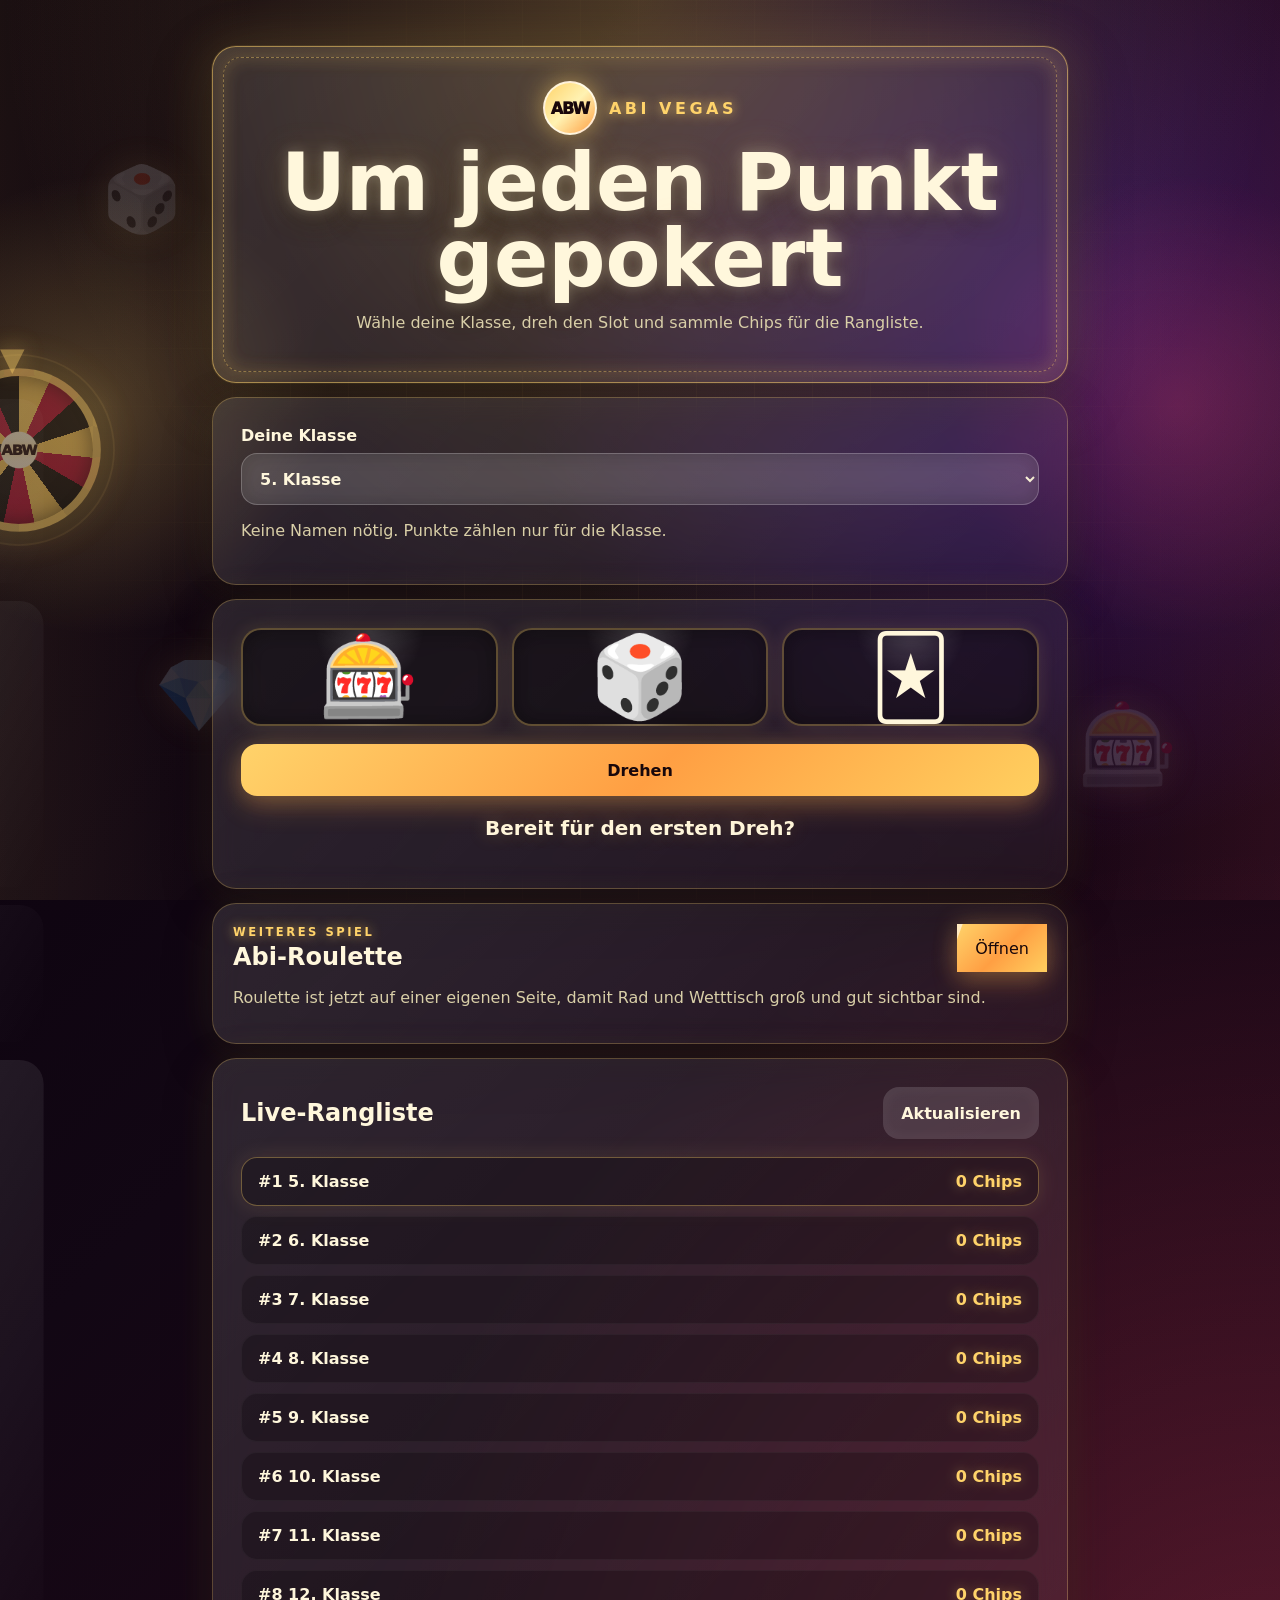
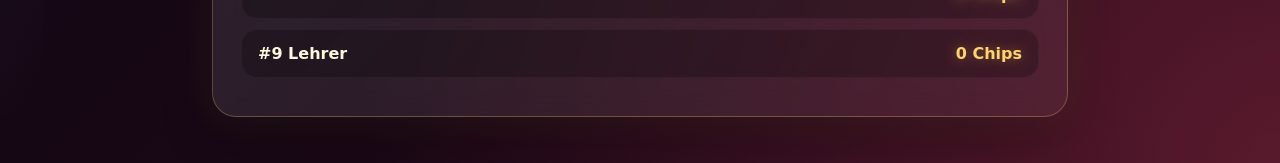
==== index.html @ 090b877c "Make roulette a separate game page" ====
<!doctype html>
<html lang="de">
  <head>
    <meta charset="UTF-8" />
    <meta name="viewport" content="width=device-width, initial-scale=1.0" />
    <title>Abi Vegas – um jeden Punkt gepokert</title>
    <meta name="description" content="Abi Vegas Casino-Spiel für den Abi-Gag" />
    <link rel="stylesheet" href="styles.css" />
  </head>
  <body>
    <div class="vegas-bg" aria-hidden="true">
      <span class="bg-icon bg-icon-1">🎲</span>
      <span class="bg-icon bg-icon-2">♠</span>
      <span class="bg-icon bg-icon-3">💎</span>
      <span class="bg-icon bg-icon-4">🎰</span>
      <span class="bg-icon bg-icon-5">♥</span>
      <span class="bg-icon bg-icon-6">🃏</span>
    </div>

    <main class="app">
      <section class="hero card marquee-card">
        <div class="brand-row">
          <div class="school-badge" aria-label="ABW Logo Platzhalter">ABW</div>
          <p class="eyebrow">Abi Vegas</p>
        </div>
        <h1>Um jeden Punkt gepokert</h1>
        <p class="subtitle">
          Wähle deine Klasse, dreh den Slot und sammle Chips für die Rangliste.
        </p>
      </section>

      <section class="card setup-card casino-panel">
        <label for="classSelect">Deine Klasse</label>
        <select id="classSelect" aria-label="Klasse auswählen"></select>
        <p class="hint">Keine Namen nötig. Punkte zählen nur für die Klasse.</p>
      </section>

      <section class="card game-card casino-panel">
        <div class="slot-machine" aria-live="polite">
          <div class="reel" id="reel1">🎰</div>
          <div class="reel" id="reel2">🎲</div>
          <div class="reel" id="reel3">🃏</div>
        </div>
        <button id="spinButton" class="primary-button">Drehen</button>
        <p id="resultText" class="result">Bereit für den ersten Dreh?</p>
        <p id="cooldownText" class="hint"></p>
        <div id="chipBurst" class="chip-burst" aria-hidden="true"></div>
      </section>

      <section class="card casino-panel">
        <div class="section-head">
          <div>
            <p class="eyebrow" style="margin-bottom: 4px; font-size: .72rem;">Weiteres Spiel</p>
            <h2>Abi-Roulette</h2>
          </div>
          <a class="primary-button" style="width:auto; min-height:48px; padding:0 18px; display:grid; place-items:center; text-decoration:none;" href="roulette.html">Öffnen</a>
        </div>
        <p class="hint">Roulette ist jetzt auf einer eigenen Seite, damit Rad und Wetttisch groß und gut sichtbar sind.</p>
      </section>

      <section class="card leaderboard-card casino-panel">
        <div class="section-head">
          <h2>Live-Rangliste</h2>
          <button id="refreshButton" class="ghost-button">Aktualisieren</button>
        </div>
        <ol id="leaderboard" class="leaderboard"></ol>
      </section>
    </main>

    <script src="slot-app.js"></script>
  </body>
</html>
---- styles.css ----
* {
  box-sizing: border-box;
}

:root {
  --bg: #120714;
  --card: rgba(255, 255, 255, 0.09);
  --card-strong: rgba(255, 255, 255, 0.14);
  --text: #fff7dc;
  --muted: #d9cfa8;
  --gold: #ffd36a;
  --red: #ff4f6d;
  --green: #42e39f;
  --purple: #7b2cff;
}

html {
  scroll-behavior: smooth;
}

body {
  margin: 0;
  min-height: 100vh;
  overflow-x: hidden;
  font-family: system-ui, -apple-system, BlinkMacSystemFont, "Segoe UI", sans-serif;
  color: var(--text);
  background:
    radial-gradient(circle at top, rgba(255, 211, 106, 0.26), transparent 34%),
    radial-gradient(circle at 82% 18%, rgba(123, 44, 255, 0.3), transparent 30%),
    radial-gradient(circle at bottom right, rgba(255, 79, 109, 0.24), transparent 42%),
    linear-gradient(135deg, #08000a, var(--bg) 45%, #240818);
}

body::before {
  content: "";
  position: fixed;
  inset: 0;
  pointer-events: none;
  background-image:
    linear-gradient(rgba(255, 211, 106, 0.06) 1px, transparent 1px),
    linear-gradient(90deg, rgba(255, 211, 106, 0.06) 1px, transparent 1px);
  background-size: 58px 58px;
  mask-image: radial-gradient(circle at center, black, transparent 82%);
  animation: gridDrift 16s linear infinite;
  z-index: 0;
}

body::after {
  content: "";
  position: fixed;
  inset: 0;
  pointer-events: none;
  z-index: 0;
  background:
    radial-gradient(circle at 8% 45%, rgba(255, 211, 106, 0.25), transparent 18%),
    radial-gradient(circle at 92% 45%, rgba(255, 79, 109, 0.24), transparent 18%),
    linear-gradient(90deg, rgba(255, 211, 106, 0.08), transparent 20%, transparent 80%, rgba(255, 79, 109, 0.08));
  animation: sideLights 4.5s ease-in-out infinite;
}

.vegas-bg {
  position: fixed;
  inset: 0;
  overflow: hidden;
  pointer-events: none;
  z-index: 1;
}

.vegas-bg::before {
  content: "ABW";
  position: fixed;
  left: max(20px, calc((100vw - 1420px) / 2));
  top: 50%;
  display: grid;
  place-items: center;
  width: 168px;
  height: 168px;
  border: 9px solid rgba(255, 211, 106, 0.92);
  border-radius: 50%;
  color: #18070b;
  font-size: 1.05rem;
  font-weight: 1000;
  letter-spacing: -0.06em;
  background:
    radial-gradient(circle at center, #fff7dc 0 17%, transparent 18%),
    radial-gradient(circle at center, rgba(255, 255, 255, 0.86) 0 5%, transparent 6%),
    conic-gradient(
      #ffcf5f 0deg 24deg,
      #ba1238 24deg 48deg,
      #101010 48deg 72deg,
      #ffcf5f 72deg 96deg,
      #ba1238 96deg 120deg,
      #101010 120deg 144deg,
      #ffcf5f 144deg 168deg,
      #ba1238 168deg 192deg,
      #101010 192deg 216deg,
      #ffcf5f 216deg 240deg,
      #ba1238 240deg 264deg,
      #101010 264deg 288deg,
      #ffcf5f 288deg 312deg,
      #ba1238 312deg 336deg,
      #101010 336deg 360deg
    );
  box-shadow:
    0 0 0 14px rgba(0, 0, 0, 0.26),
    0 0 0 16px rgba(255, 211, 106, 0.18),
    0 0 48px rgba(255, 211, 106, 0.48),
    inset 0 0 24px rgba(0, 0, 0, 0.55);
  text-shadow: 0 0 8px rgba(255, 211, 106, 0.65);
  transform: translateY(-50%);
  animation: wheelSpin 4.2s cubic-bezier(.45, .05, .18, 1) infinite;
}

.vegas-bg::after {
  content: "▼";
  position: fixed;
  left: max(88px, calc((100vw - 1420px) / 2 + 68px));
  top: calc(50% - 110px);
  color: var(--gold);
  font-size: 2rem;
  filter: drop-shadow(0 0 12px rgba(255, 211, 106, 0.9));
  animation: pointerPulse 900ms ease-in-out infinite;
}

.bg-icon {
  position: absolute;
  opacity: 0.16;
  filter: drop-shadow(0 0 20px rgba(255, 211, 106, 0.6));
  animation: floatIcon 11s ease-in-out infinite;
}

.bg-icon-1 { left: 8%; top: 18%; font-size: 4rem; animation-delay: 0s; }
.bg-icon-3 { left: 12%; bottom: 18%; font-size: 4.5rem; animation-delay: -4s; }
.bg-icon-4 { right: 8%; bottom: 12%; font-size: 5rem; animation-delay: -6s; }

.bg-icon-2,
.bg-icon-5,
.bg-icon-6 {
  right: max(24px, calc((100vw - 1420px) / 2 + 28px));
  left: auto;
  top: 50%;
  display: grid;
  place-items: center;
  width: 116px;
  height: 162px;
  border-radius: 18px;
  background:
    linear-gradient(135deg, rgba(255, 255, 255, 0.96), rgba(255, 247, 220, 0.93)),
    #fff7dc;
  border: 2px solid rgba(255, 211, 106, 0.78);
  color: #101010;
  font-size: 4.2rem;
  font-weight: 950;
  opacity: 0;
  box-shadow:
    0 20px 40px rgba(0, 0, 0, 0.36),
    0 0 28px rgba(255, 211, 106, 0.24);
  transform-origin: 50% 120%;
  animation: cardCycle 5.7s ease-in-out infinite;
}

.bg-icon-2::before,
.bg-icon-5::before,
.bg-icon-6::before {
  position: absolute;
  top: 10px;
  left: 12px;
  font-size: 1.1rem;
  font-weight: 950;
}

.bg-icon-2::before { content: "A"; }
.bg-icon-5::before { content: "K"; }
.bg-icon-6::before { content: "J"; }

.bg-icon-2 { animation-delay: 0s; transform: translateY(-50%) rotate(-7deg); }
.bg-icon-5 { color: #c8143d; animation-delay: 1.9s; transform: translateY(-50%) rotate(7deg); }
.bg-icon-6 { animation-delay: 3.8s; transform: translateY(-50%) rotate(-2deg); }

.app {
  position: relative;
  z-index: 2;
  width: min(920px, 100%);
  margin: 0 auto;
  padding: 18px;
}

.card {
  position: relative;
  margin: 14px 0;
  padding: 20px;
  border: 1px solid rgba(255, 211, 106, 0.26);
  border-radius: 24px;
  background: linear-gradient(135deg, rgba(255, 255, 255, 0.12), rgba(255, 255, 255, 0.055));
  box-shadow:
    0 18px 50px rgba(0, 0, 0, 0.3),
    0 0 42px rgba(255, 211, 106, 0.1);
  backdrop-filter: blur(14px);
  animation: cardEnter 650ms ease both;
}

.card::after {
  content: "";
  position: absolute;
  inset: 1px;
  pointer-events: none;
  border-radius: inherit;
  background: linear-gradient(120deg, transparent, rgba(255, 255, 255, 0.12), transparent);
  transform: translateX(-120%);
  animation: cardShine 8s ease-in-out infinite;
}

.hero {
  overflow: hidden;
  text-align: center;
  padding: 34px 20px;
}

.marquee-card {
  border-color: rgba(255, 211, 106, 0.56);
  box-shadow:
    0 18px 60px rgba(0, 0, 0, 0.4),
    0 0 0 1px rgba(255, 211, 106, 0.1),
    0 0 52px rgba(255, 211, 106, 0.22),
    inset 0 0 35px rgba(255, 211, 106, 0.1);
}

.marquee-card::before {
  content: "";
  position: absolute;
  inset: 10px;
  pointer-events: none;
  border-radius: 18px;
  border: 1px dashed rgba(255, 211, 106, 0.42);
  box-shadow:
    0 0 18px rgba(255, 211, 106, 0.22),
    inset 0 0 18px rgba(255, 211, 106, 0.14);
  animation: neonPulse 2.8s ease-in-out infinite;
}

.brand-row {
  display: flex;
  align-items: center;
  justify-content: center;
  gap: 12px;
  margin-bottom: 10px;
}

.school-badge {
  display: grid;
  place-items: center;
  width: 54px;
  height: 54px;
  border-radius: 50%;
  color: #18070b;
  background: linear-gradient(135deg, var(--gold), #fff2b2 50%, #ff9f43);
  border: 2px solid rgba(255, 255, 255, 0.7);
  font-weight: 950;
  letter-spacing: -0.06em;
  box-shadow: 0 0 24px rgba(255, 211, 106, 0.55);
  animation: badgeGlow 2.4s ease-in-out infinite;
}

.eyebrow {
  margin: 0;
  color: var(--gold);
  font-weight: 900;
  letter-spacing: 0.22em;
  text-transform: uppercase;
  text-shadow: 0 0 12px rgba(255, 211, 106, 0.8);
}

h1 {
  margin: 0;
  font-size: clamp(2.4rem, 10vw, 5rem);
  line-height: 0.95;
  text-shadow:
    0 0 14px rgba(255, 247, 220, 0.28),
    0 0 34px rgba(255, 211, 106, 0.24),
    0 10px 26px rgba(0, 0, 0, 0.46);
  animation: titleGlow 3.8s ease-in-out infinite;
}

h2 {
  margin: 0;
}

.subtitle,
.hint {
  color: var(--muted);
}

label {
  display: block;
  margin-bottom: 8px;
  font-weight: 800;
}

select,
button {
  width: 100%;
  min-height: 52px;
  border: 0;
  border-radius: 16px;
  font: inherit;
  font-weight: 800;
}

select {
  padding: 0 14px;
  color: var(--text);
  background: rgba(255, 255, 255, 0.16);
  border: 1px solid rgba(255, 255, 255, 0.18);
  box-shadow: inset 0 0 18px rgba(0, 0, 0, 0.18);
}

select option {
  color: #18070b;
  background: #fff7dc;
  font-weight: 800;
}

.casino-panel {
  transition: transform 180ms ease, border-color 180ms ease, box-shadow 180ms ease;
}

.casino-panel:hover {
  transform: translateY(-2px);
  border-color: rgba(255, 211, 106, 0.44);
  box-shadow:
    0 22px 55px rgba(0, 0, 0, 0.32),
    0 0 34px rgba(255, 211, 106, 0.14);
}

.slot-machine {
  display: grid;
  grid-template-columns: repeat(3, 1fr);
  gap: 14px;
  margin-bottom: 18px;
}

.reel {
  display: grid;
  place-items: center;
  min-height: 96px;
  border-radius: 20px;
  font-size: clamp(2.7rem, 14vw, 5rem);
  background:
    radial-gradient(circle at 50% 0%, rgba(255, 255, 255, 0.18), transparent 35%),
    rgba(0, 0, 0, 0.34);
  border: 2px solid rgba(255, 211, 106, 0.3);
  box-shadow:
    inset 0 0 22px rgba(0, 0, 0, 0.36),
    0 0 18px rgba(255, 211, 106, 0.12);
  transform: translateZ(0);
}

.reel.is-spinning {
  animation: reelShake 120ms linear infinite, reelGlow 700ms ease-in-out infinite;
}

.primary-button,
.ghost-button {
  position: relative;
  overflow: hidden;
}

.primary-button {
  cursor: pointer;
  color: #18070b;
  background: linear-gradient(135deg, var(--gold), #ff9f43 52%, #ffcf5f);
  box-shadow:
    0 12px 26px rgba(255, 159, 67, 0.24),
    0 0 24px rgba(255, 211, 106, 0.24);
  transition: transform 170ms ease, box-shadow 170ms ease, filter 170ms ease;
}

.primary-button::before,
.ghost-button::before {
  content: "";
  position: absolute;
  top: -40%;
  left: -35%;
  width: 30%;
  height: 180%;
  background: rgba(255, 255, 255, 0.58);
  transform: rotate(20deg);
  animation: buttonShine 3.8s ease-in-out infinite;
}

.primary-button:hover {
  transform: translateY(-2px) scale(1.01);
  filter: brightness(1.06);
  box-shadow:
    0 16px 30px rgba(255, 159, 67, 0.3),
    0 0 40px rgba(255, 211, 106, 0.36);
}

.primary-button:disabled {
  opacity: 0.55;
  cursor: not-allowed;
  transform: none;
}

.ghost-button {
  cursor: pointer;
  width: auto;
  padding: 0 18px;
  color: var(--text);
  background: rgba(255, 255, 255, 0.12);
  box-shadow: inset 0 0 18px rgba(255, 255, 255, 0.05);
}

.result {
  text-align: center;
  font-size: 1.25rem;
  font-weight: 900;
  text-shadow: 0 0 18px rgba(255, 211, 106, 0.25);
}

.result.result-pop {
  animation: resultPop 550ms cubic-bezier(.2, 1.6, .35, 1) both;
}

.chip-burst {
  position: absolute;
  left: 50%;
  top: 54%;
  width: 1px;
  height: 1px;
  pointer-events: none;
}

.chip-particle {
  position: absolute;
  width: 18px;
  height: 18px;
  margin: -9px;
  display: grid;
  place-items: center;
  border-radius: 50%;
  color: #18070b;
  background: linear-gradient(135deg, var(--gold), #fff2b2);
  font-size: 0.75rem;
  font-weight: 950;
  box-shadow: 0 0 14px rgba(255, 211, 106, 0.7);
  animation: chipFly 900ms ease-out forwards;
}

.section-head {
  display: flex;
  align-items: center;
  justify-content: space-between;
  gap: 12px;
}

.leaderboard {
  list-style: none;
  margin: 18px 0 0;
  padding: 0;
}

.leaderboard li {
  display: flex;
  align-items: center;
  justify-content: space-between;
  gap: 12px;
  margin: 10px 0;
  padding: 14px 16px;
  border-radius: 16px;
  background: rgba(0, 0, 0, 0.24);
  border: 1px solid rgba(255, 255, 255, 0.04);
  animation: leaderboardEnter 420ms ease both;
}

.leaderboard li:nth-child(1) {
  border-color: rgba(255, 211, 106, 0.36);
  box-shadow: 0 0 22px rgba(255, 211, 106, 0.12);
}

.rank-name {
  font-weight: 900;
}

.chips {
  color: var(--gold);
  font-weight: 900;
  text-shadow: 0 0 12px rgba(255, 211, 106, 0.38);
}

details summary {
  cursor: pointer;
  font-weight: 900;
}

code {
  color: var(--gold);
}

@keyframes gridDrift {
  from { background-position: 0 0, 0 0; }
  to { background-position: 58px 58px, 58px 58px; }
}

@keyframes sideLights {
  0%, 100% { opacity: 0.58; filter: hue-rotate(0deg); }
  50% { opacity: 1; filter: hue-rotate(14deg); }
}

@keyframes wheelSpin {
  0% { transform: translateY(-50%) rotate(0deg); }
  72% { transform: translateY(-50%) rotate(1030deg); }
  100% { transform: translateY(-50%) rotate(1080deg); }
}

@keyframes pointerPulse {
  0%, 100% { transform: translateY(0) scale(1); }
  50% { transform: translateY(4px) scale(1.08); }
}

@keyframes floatIcon {
  0%, 100% { transform: translate3d(0, 0, 0) rotate(-6deg) scale(1); }
  50% { transform: translate3d(18px, -28px, 0) rotate(8deg) scale(1.08); }
}

@keyframes cardCycle {
  0% { opacity: 0; transform: translateY(-50%) translateX(34px) rotateY(-90deg) rotateZ(12deg) scale(0.82); }
  8% { opacity: 0.96; transform: translateY(-50%) translateX(0) rotateY(0deg) rotateZ(-7deg) scale(1); }
  25% { opacity: 0.96; transform: translateY(-50%) translateX(0) rotateY(0deg) rotateZ(-7deg) scale(1); }
  34% { opacity: 0; transform: translateY(-50%) translateX(-34px) rotateY(90deg) rotateZ(-18deg) scale(0.86); }
  100% { opacity: 0; transform: translateY(-50%) translateX(-34px) rotateY(90deg) rotateZ(-18deg) scale(0.86); }
}

@keyframes cardEnter {
  from { opacity: 0; transform: translateY(14px); }
  to { opacity: 1; transform: translateY(0); }
}

@keyframes cardShine {
  0%, 74% { transform: translateX(-120%); opacity: 0; }
  82% { opacity: 1; }
  100% { transform: translateX(120%); opacity: 0; }
}

@keyframes neonPulse {
  0%, 100% { opacity: 0.58; }
  50% { opacity: 1; }
}

@keyframes badgeGlow {
  0%, 100% { transform: translateY(0); box-shadow: 0 0 20px rgba(255, 211, 106, 0.45); }
  50% { transform: translateY(-2px); box-shadow: 0 0 36px rgba(255, 211, 106, 0.75); }
}

@keyframes titleGlow {
  0%, 100% { filter: brightness(1); }
  50% { filter: brightness(1.12); }
}

@keyframes buttonShine {
  0%, 62% { left: -35%; opacity: 0; }
  72% { opacity: 1; }
  100% { left: 125%; opacity: 0; }
}

@keyframes reelShake {
  0% { transform: translateY(0) rotate(0); }
  50% { transform: translateY(-2px) rotate(0.6deg); }
  100% { transform: translateY(2px) rotate(-0.6deg); }
}

@keyframes reelGlow {
  0%, 100% { box-shadow: inset 0 0 22px rgba(0, 0, 0, 0.36), 0 0 18px rgba(255, 211, 106, 0.1); }
  50% { box-shadow: inset 0 0 28px rgba(0, 0, 0, 0.28), 0 0 34px rgba(255, 211, 106, 0.32); }
}

@keyframes resultPop {
  0% { transform: scale(0.92); opacity: 0.7; }
  60% { transform: scale(1.08); opacity: 1; }
  100% { transform: scale(1); opacity: 1; }
}

@keyframes chipFly {
  0% { opacity: 1; transform: translate(0, 0) scale(0.6) rotate(0deg); }
  100% { opacity: 0; transform: translate(var(--x), var(--y)) scale(1.12) rotate(420deg); }
}

@keyframes leaderboardEnter {
  from { opacity: 0; transform: translateX(-10px); }
  to { opacity: 1; transform: translateX(0); }
}

@media (min-width: 760px) {
  .app {
    padding: 32px;
  }

  .setup-card,
  .game-card,
  .leaderboard-card,
  .admin-card {
    padding: 28px;
  }
}

@media (max-width: 1320px) {
  .vegas-bg::before,
  .vegas-bg::after {
    opacity: 0.46;
  }

  .vegas-bg::before {
    left: -74px;
    transform: translateY(-50%) scale(0.88);
  }

  .vegas-bg::after {
    left: 0;
  }

  .bg-icon-2,
  .bg-icon-5,
  .bg-icon-6 {
    right: -64px;
    opacity: 0;
    transform: translateY(-50%) scale(0.84);
  }
}

@media (max-width: 820px) {
  .vegas-bg::before,
  .vegas-bg::after,
  .bg-icon-2,
  .bg-icon-5,
  .bg-icon-6 {
    display: none;
  }
}

@media (prefers-reduced-motion: reduce) {
  *,
  *::before,
  *::after {
    animation-duration: 0.001ms !important;
    animation-iteration-count: 1 !important;
    scroll-behavior: auto !important;
  }
}
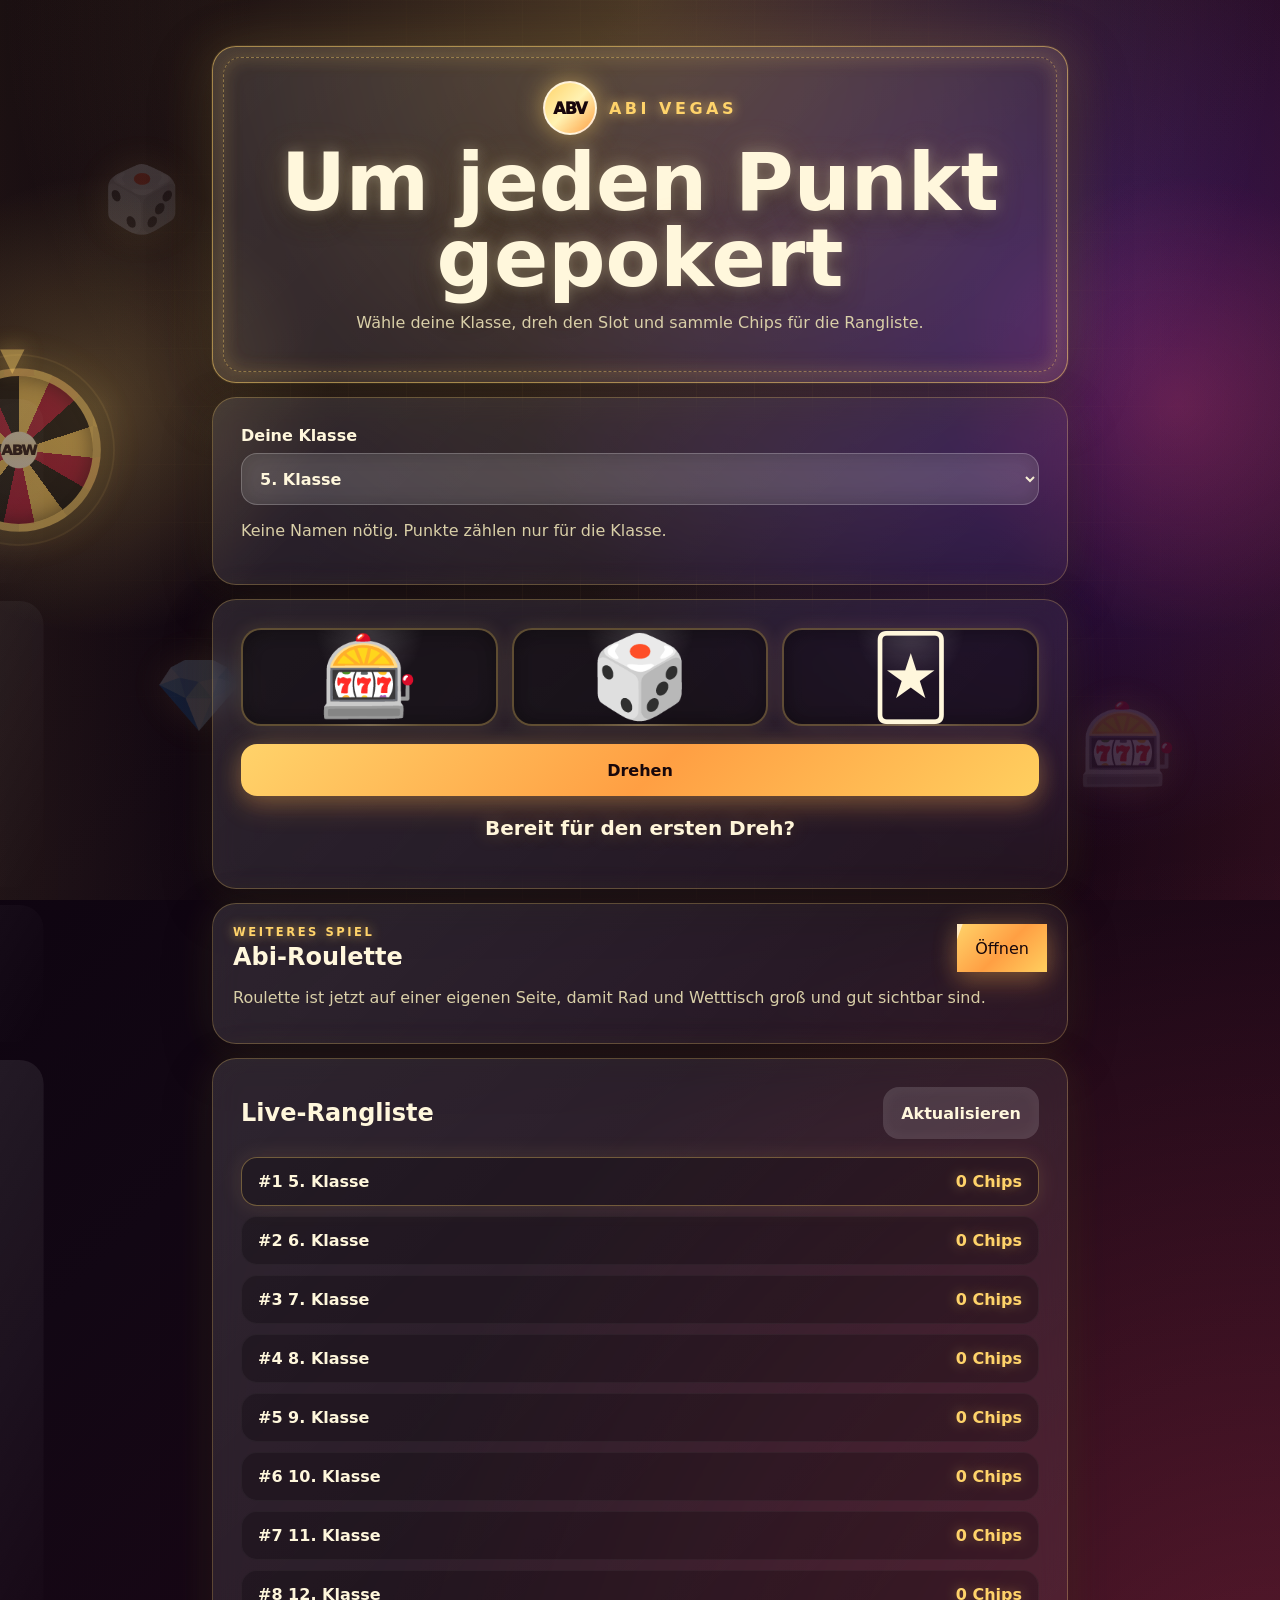
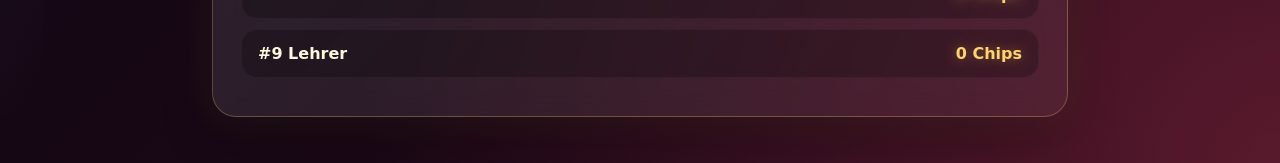
==== commit c42f766a: "Change ABW badge to ABV" ====
--- a/index.html
+++ b/index.html
@@ -6,6 +6,7 @@
     <title>Abi Vegas – um jeden Punkt gepokert</title>
     <meta name="description" content="Abi Vegas Casino-Spiel für den Abi-Gag" />
     <link rel="stylesheet" href="styles.css" />
+    <link rel="stylesheet" href="abv-fix.css" />
   </head>
   <body>
     <div class="vegas-bg" aria-hidden="true">
@@ -20,7 +21,7 @@
     <main class="app">
       <section class="hero card marquee-card">
         <div class="brand-row">
-          <div class="school-badge" aria-label="ABW Logo Platzhalter">ABW</div>
+          <div class="school-badge" aria-label="ABV Logo Platzhalter">ABV</div>
           <p class="eyebrow">Abi Vegas</p>
         </div>
         <h1>Um jeden Punkt gepokert</h1>
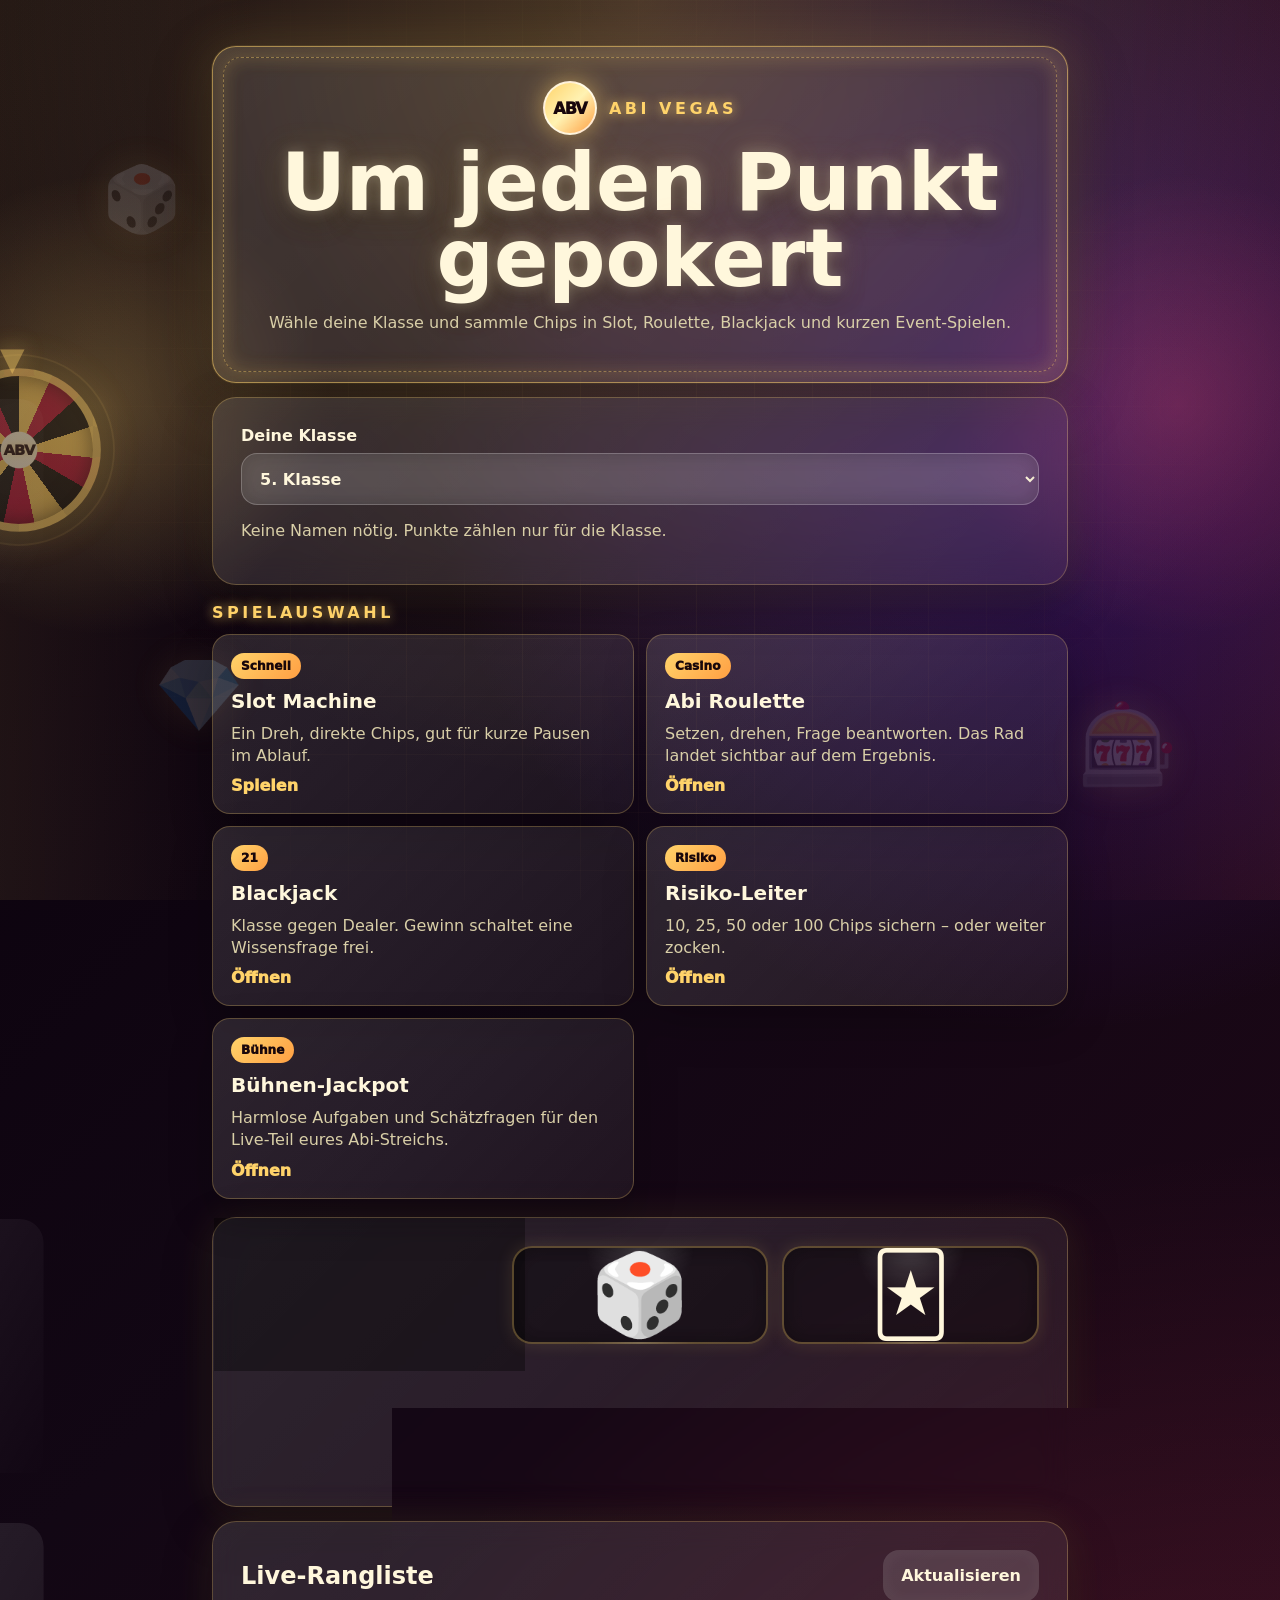
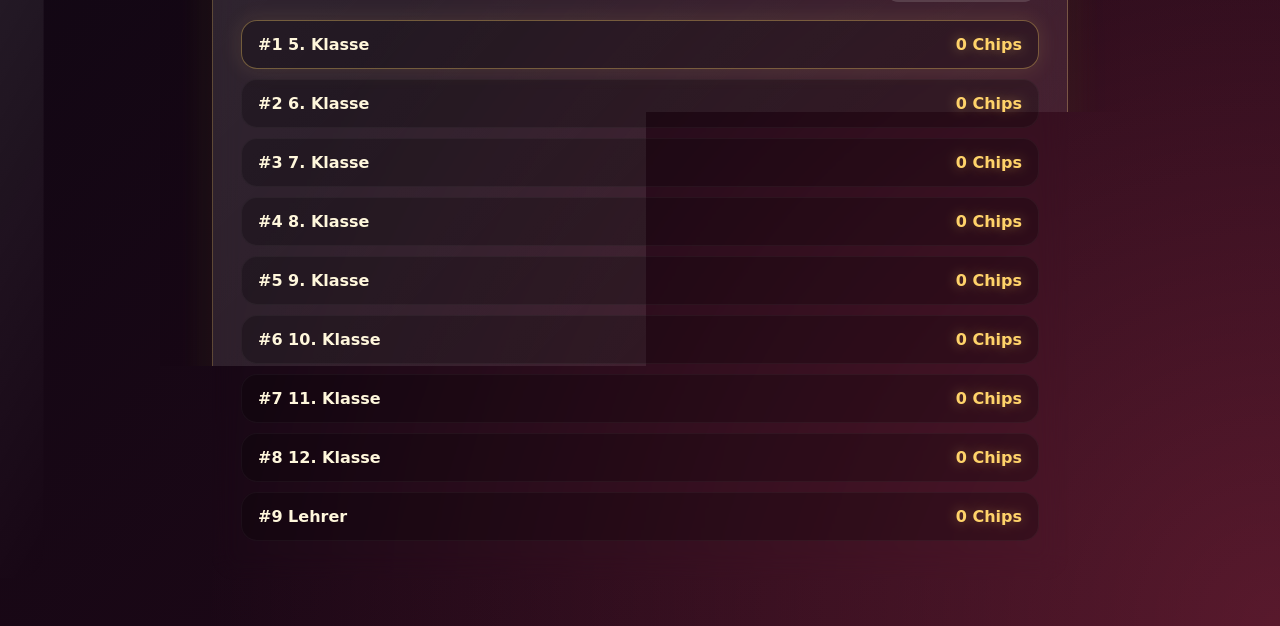
==== commit a75eefa8: "Expand home page game selection" ====
--- a/index.html
+++ b/index.html
@@ -7,6 +7,7 @@
     <meta name="description" content="Abi Vegas Casino-Spiel für den Abi-Gag" />
     <link rel="stylesheet" href="styles.css" />
     <link rel="stylesheet" href="abv-fix.css" />
+    <link rel="stylesheet" href="home-games.css" />
   </head>
   <body>
     <div class="vegas-bg" aria-hidden="true">
@@ -26,7 +27,7 @@
         </div>
         <h1>Um jeden Punkt gepokert</h1>
         <p class="subtitle">
-          Wähle deine Klasse, dreh den Slot und sammle Chips für die Rangliste.
+          Wähle deine Klasse und sammle Chips in Slot, Roulette, Blackjack und kurzen Event-Spielen.
         </p>
       </section>
 
@@ -36,7 +37,45 @@
         <p class="hint">Keine Namen nötig. Punkte zählen nur für die Klasse.</p>
       </section>
 
-      <section class="card game-card casino-panel">
+      <section class="game-menu" aria-label="Spielauswahl">
+        <div class="game-menu-head">
+          <p class="eyebrow">Spielauswahl</p>
+        </div>
+        <div class="game-menu-grid">
+          <a class="game-option" href="#slotGame">
+            <span class="game-tag">Schnell</span>
+            <h2>Slot Machine</h2>
+            <p>Ein Dreh, direkte Chips, gut für kurze Pausen im Ablauf.</p>
+            <span class="game-action">Spielen</span>
+          </a>
+          <a class="game-option" href="roulette.html">
+            <span class="game-tag">Casino</span>
+            <h2>Abi Roulette</h2>
+            <p>Setzen, drehen, Frage beantworten. Das Rad landet sichtbar auf dem Ergebnis.</p>
+            <span class="game-action">Öffnen</span>
+          </a>
+          <a class="game-option" href="blackjack.html">
+            <span class="game-tag">21</span>
+            <h2>Blackjack</h2>
+            <p>Klasse gegen Dealer. Gewinn schaltet eine Wissensfrage frei.</p>
+            <span class="game-action">Öffnen</span>
+          </a>
+          <a class="game-option" href="challenge.html">
+            <span class="game-tag">Risiko</span>
+            <h2>Risiko-Leiter</h2>
+            <p>10, 25, 50 oder 100 Chips sichern – oder weiter zocken.</p>
+            <span class="game-action">Öffnen</span>
+          </a>
+          <a class="game-option" href="jackpot.html">
+            <span class="game-tag">Bühne</span>
+            <h2>Bühnen-Jackpot</h2>
+            <p>Harmlose Aufgaben und Schätzfragen für den Live-Teil eures Abi-Streichs.</p>
+            <span class="game-action">Öffnen</span>
+          </a>
+        </div>
+      </section>
+
+      <section id="slotGame" class="card game-card casino-panel">
         <div class="slot-machine" aria-live="polite">
           <div class="reel" id="reel1">🎰</div>
           <div class="reel" id="reel2">🎲</div>
@@ -46,17 +85,6 @@
         <p id="resultText" class="result">Bereit für den ersten Dreh?</p>
         <p id="cooldownText" class="hint"></p>
         <div id="chipBurst" class="chip-burst" aria-hidden="true"></div>
-      </section>
-
-      <section class="card casino-panel">
-        <div class="section-head">
-          <div>
-            <p class="eyebrow" style="margin-bottom: 4px; font-size: .72rem;">Weiteres Spiel</p>
-            <h2>Abi-Roulette</h2>
-          </div>
-          <a class="primary-button" style="width:auto; min-height:48px; padding:0 18px; display:grid; place-items:center; text-decoration:none;" href="roulette.html">Öffnen</a>
-        </div>
-        <p class="hint">Roulette ist jetzt auf einer eigenen Seite, damit Rad und Wetttisch groß und gut sichtbar sind.</p>
       </section>
 
       <section class="card leaderboard-card casino-panel">
--- a/abv-fix.css
+++ b/abv-fix.css
@@ -0,0 +1 @@
+.vegas-bg::before{content:"ABV"!important}
--- a/home-games.css
+++ b/home-games.css
@@ -0,0 +1,72 @@
+.game-menu {
+  position: relative;
+  z-index: 2;
+  margin: 18px 0;
+}
+
+.game-menu-head {
+  margin-bottom: 12px;
+}
+
+.game-menu-grid {
+  display: grid;
+  grid-template-columns: repeat(2, minmax(0, 1fr));
+  gap: 12px;
+}
+
+.game-option {
+  display: grid;
+  gap: 10px;
+  min-height: 168px;
+  padding: 18px;
+  border: 1px solid rgba(255, 211, 106, 0.26);
+  border-radius: 18px;
+  color: var(--text);
+  background: linear-gradient(135deg, rgba(255, 255, 255, 0.12), rgba(255, 255, 255, 0.055));
+  text-decoration: none;
+  box-shadow: 0 18px 44px rgba(0, 0, 0, 0.24);
+}
+
+.game-option:hover {
+  border-color: rgba(255, 211, 106, 0.5);
+  transform: translateY(-2px);
+}
+
+.game-option h2 {
+  margin: 0;
+  font-size: 1.25rem;
+}
+
+.game-option p {
+  margin: 0;
+  color: var(--muted);
+  line-height: 1.35;
+}
+
+.game-tag {
+  width: max-content;
+  max-width: 100%;
+  padding: 6px 10px;
+  border-radius: 999px;
+  color: #18070b;
+  background: linear-gradient(135deg, var(--gold), #ff9f43);
+  font-size: 0.76rem;
+  font-weight: 950;
+}
+
+.game-action {
+  align-self: end;
+  color: var(--gold);
+  font-weight: 950;
+}
+
+@media (max-width: 720px) {
+  .game-menu-grid {
+    grid-template-columns: 1fr;
+  }
+
+  .game-option {
+    min-height: 144px;
+    border-radius: 16px;
+  }
+}
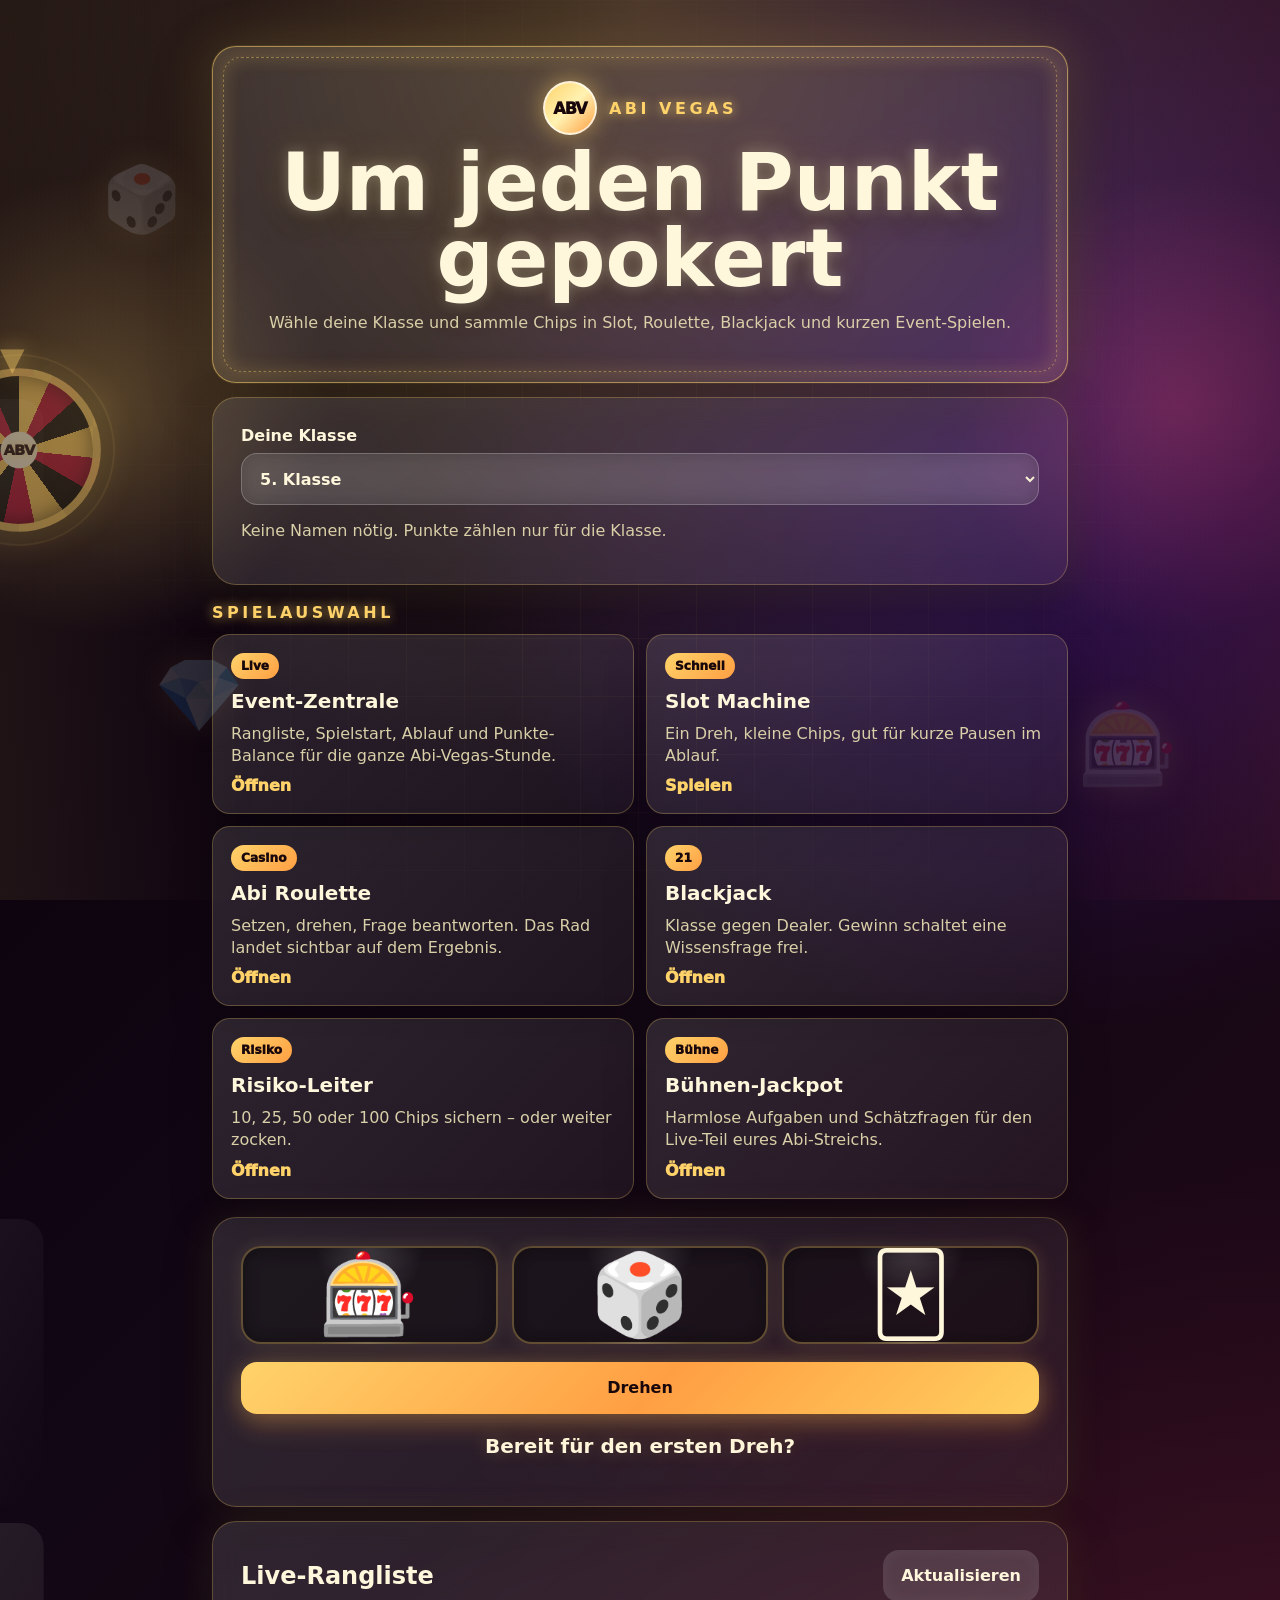
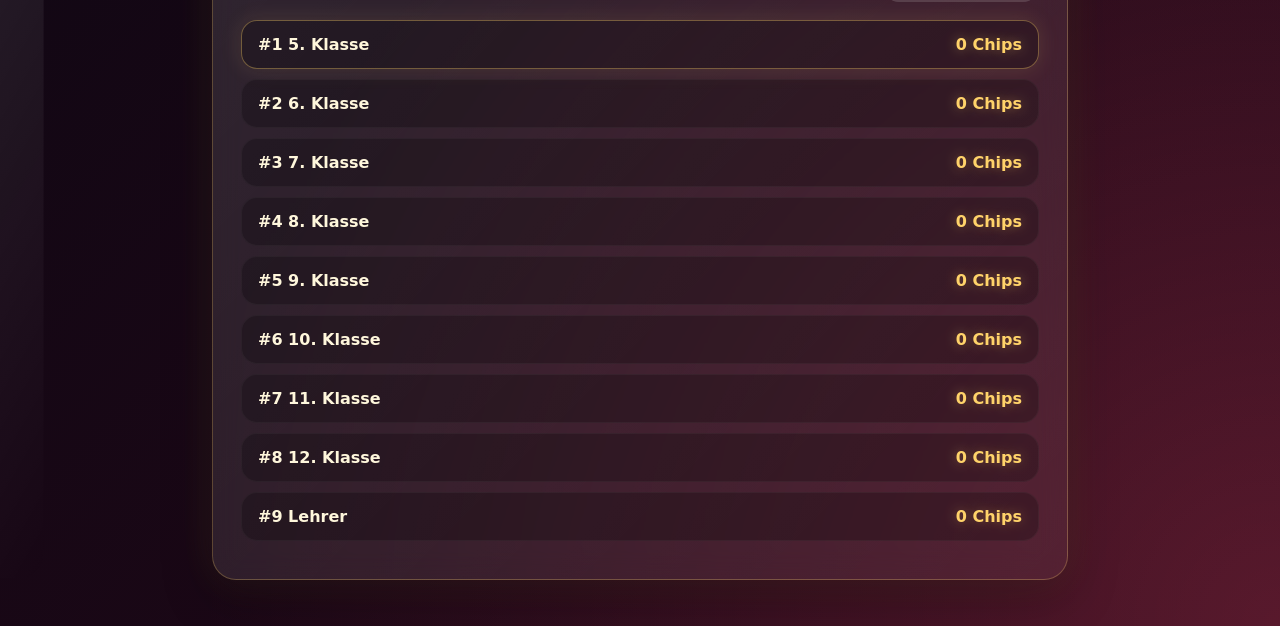
==== commit 66d62145: "Link event center from home page" ====
--- a/index.html
+++ b/index.html
@@ -42,10 +42,16 @@
           <p class="eyebrow">Spielauswahl</p>
         </div>
         <div class="game-menu-grid">
+          <a class="game-option game-option-featured" href="event.html">
+            <span class="game-tag">Live</span>
+            <h2>Event-Zentrale</h2>
+            <p>Rangliste, Spielstart, Ablauf und Punkte-Balance für die ganze Abi-Vegas-Stunde.</p>
+            <span class="game-action">Öffnen</span>
+          </a>
           <a class="game-option" href="#slotGame">
             <span class="game-tag">Schnell</span>
             <h2>Slot Machine</h2>
-            <p>Ein Dreh, direkte Chips, gut für kurze Pausen im Ablauf.</p>
+            <p>Ein Dreh, kleine Chips, gut für kurze Pausen im Ablauf.</p>
             <span class="game-action">Spielen</span>
           </a>
           <a class="game-option" href="roulette.html">
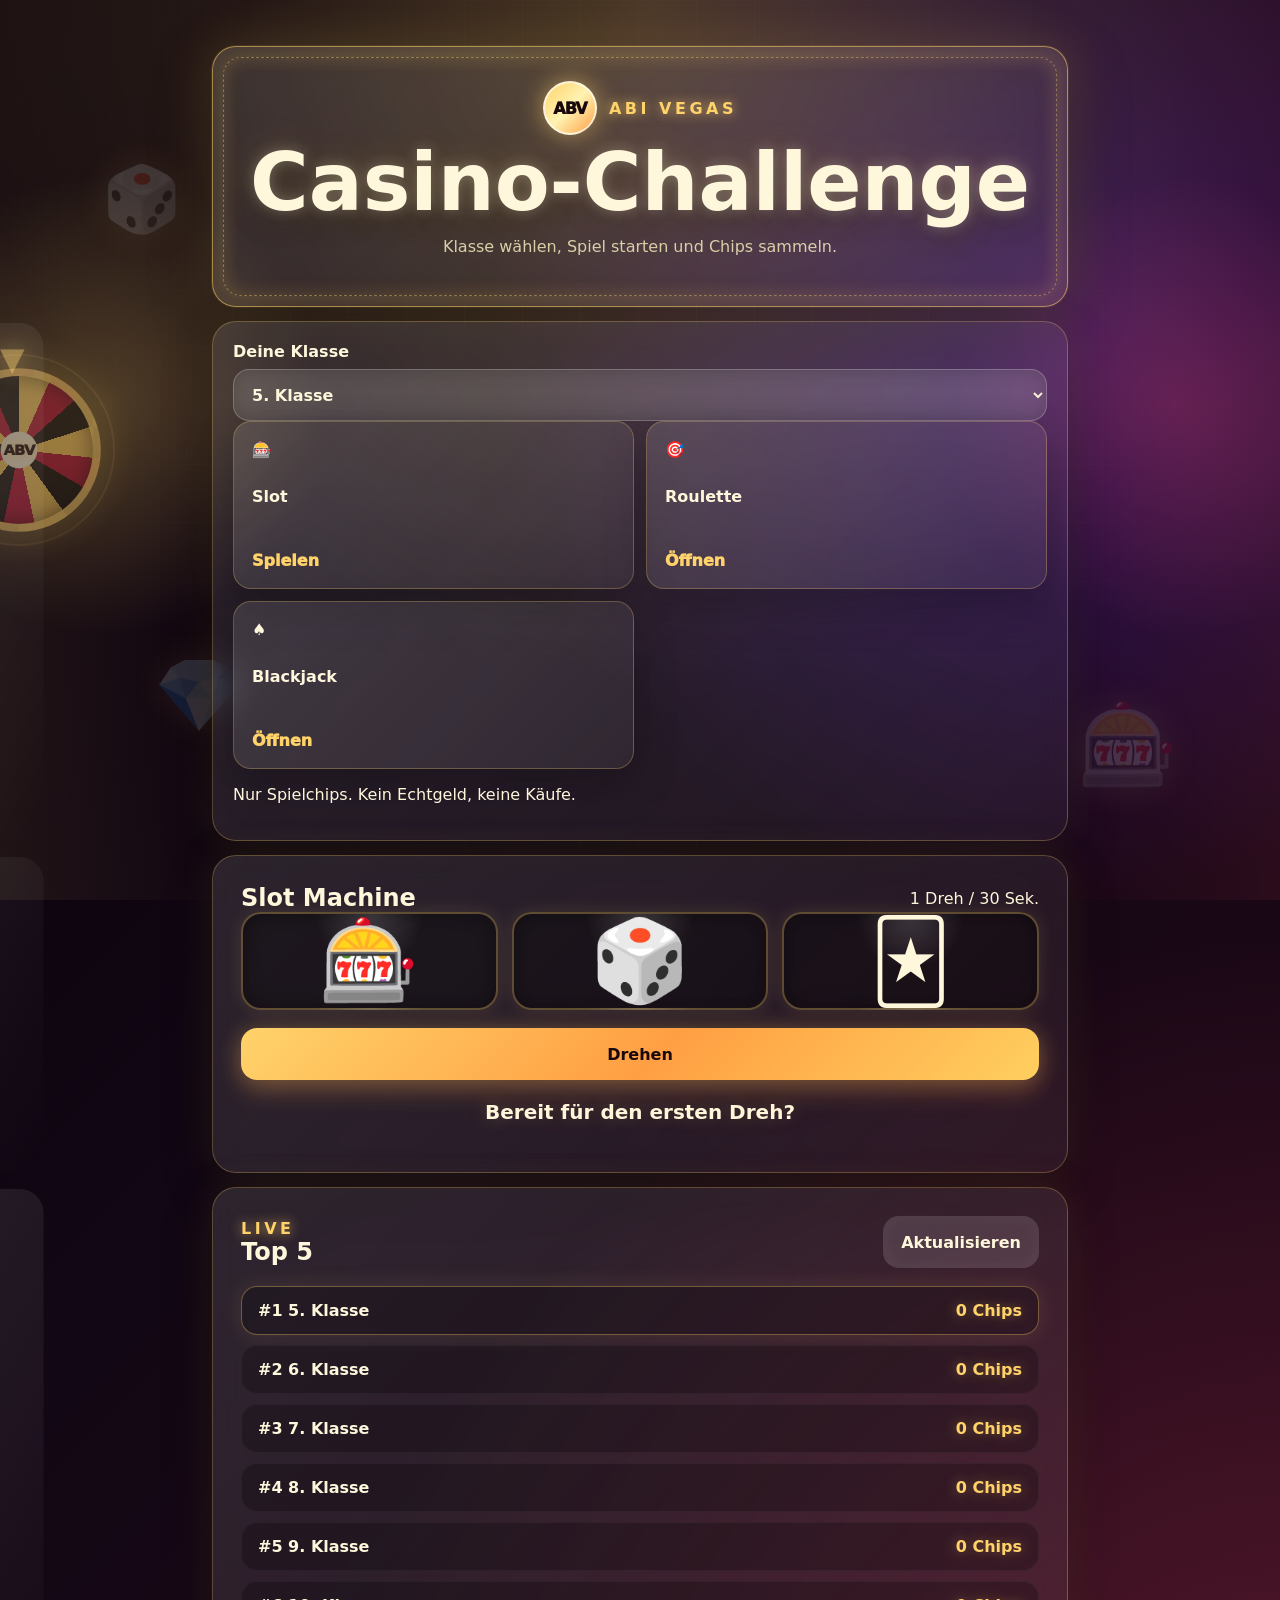
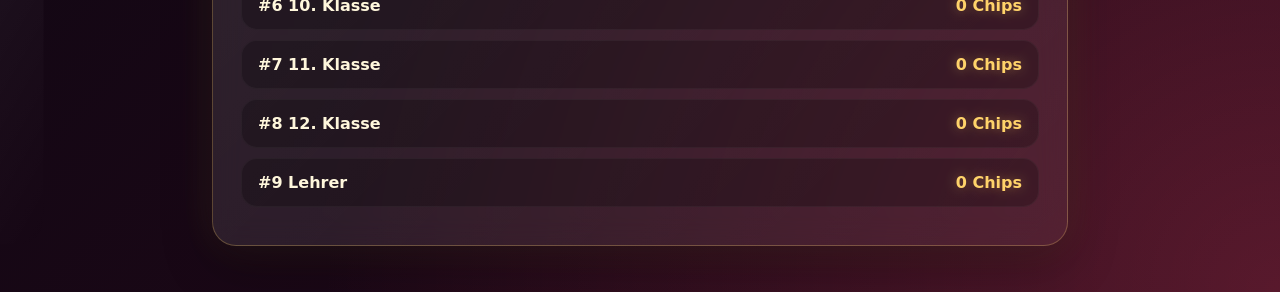
==== commit 9d5e8566: "Compact QR game landing page" ====
--- a/index.html
+++ b/index.html
@@ -3,8 +3,8 @@
   <head>
     <meta charset="UTF-8" />
     <meta name="viewport" content="width=device-width, initial-scale=1.0" />
-    <title>Abi Vegas – um jeden Punkt gepokert</title>
-    <meta name="description" content="Abi Vegas Casino-Spiel für den Abi-Gag" />
+    <title>Abi Vegas - Casino-Challenge</title>
+    <meta name="description" content="Abi Vegas Casino-Challenge für den Abi-Gag - nur mit Spielchips" />
     <link rel="stylesheet" href="styles.css" />
     <link rel="stylesheet" href="abv-fix.css" />
     <link rel="stylesheet" href="home-games.css" />
@@ -19,69 +19,48 @@
       <span class="bg-icon bg-icon-6">🃏</span>
     </div>
 
-    <main class="app">
-      <section class="hero card marquee-card">
+    <main class="app compact-app">
+      <header class="hero card marquee-card compact-hero">
         <div class="brand-row">
-          <div class="school-badge" aria-label="ABV Logo Platzhalter">ABV</div>
+          <div class="school-badge" aria-label="ABV">ABV</div>
           <p class="eyebrow">Abi Vegas</p>
         </div>
-        <h1>Um jeden Punkt gepokert</h1>
-        <p class="subtitle">
-          Wähle deine Klasse und sammle Chips in Slot, Roulette, Blackjack und kurzen Event-Spielen.
-        </p>
-      </section>
+        <h1>Casino-Challenge</h1>
+        <p class="subtitle">Klasse wählen, Spiel starten und Chips sammeln.</p>
+      </header>
 
-      <section class="card setup-card casino-panel">
-        <label for="classSelect">Deine Klasse</label>
-        <select id="classSelect" aria-label="Klasse auswählen"></select>
-        <p class="hint">Keine Namen nötig. Punkte zählen nur für die Klasse.</p>
-      </section>
+      <section class="card launchpad casino-panel" aria-label="Schnellstart">
+        <div class="setup-row">
+          <label for="classSelect">Deine Klasse</label>
+          <select id="classSelect" aria-label="Klasse auswählen"></select>
+        </div>
 
-      <section class="game-menu" aria-label="Spielauswahl">
-        <div class="game-menu-head">
-          <p class="eyebrow">Spielauswahl</p>
-        </div>
-        <div class="game-menu-grid">
-          <a class="game-option game-option-featured" href="event.html">
-            <span class="game-tag">Live</span>
-            <h2>Event-Zentrale</h2>
-            <p>Rangliste, Spielstart, Ablauf und Punkte-Balance für die ganze Abi-Vegas-Stunde.</p>
-            <span class="game-action">Öffnen</span>
-          </a>
+        <nav class="game-menu-grid" aria-label="Drei Spiele">
           <a class="game-option" href="#slotGame">
-            <span class="game-tag">Schnell</span>
-            <h2>Slot Machine</h2>
-            <p>Ein Dreh, kleine Chips, gut für kurze Pausen im Ablauf.</p>
+            <span class="game-icon" aria-hidden="true">🎰</span>
+            <strong>Slot</strong>
             <span class="game-action">Spielen</span>
           </a>
           <a class="game-option" href="roulette.html">
-            <span class="game-tag">Casino</span>
-            <h2>Abi Roulette</h2>
-            <p>Setzen, drehen, Frage beantworten. Das Rad landet sichtbar auf dem Ergebnis.</p>
+            <span class="game-icon" aria-hidden="true">🎯</span>
+            <strong>Roulette</strong>
             <span class="game-action">Öffnen</span>
           </a>
           <a class="game-option" href="blackjack.html">
-            <span class="game-tag">21</span>
-            <h2>Blackjack</h2>
-            <p>Klasse gegen Dealer. Gewinn schaltet eine Wissensfrage frei.</p>
+            <span class="game-icon" aria-hidden="true">♠</span>
+            <strong>Blackjack</strong>
             <span class="game-action">Öffnen</span>
           </a>
-          <a class="game-option" href="challenge.html">
-            <span class="game-tag">Risiko</span>
-            <h2>Risiko-Leiter</h2>
-            <p>10, 25, 50 oder 100 Chips sichern – oder weiter zocken.</p>
-            <span class="game-action">Öffnen</span>
-          </a>
-          <a class="game-option" href="jackpot.html">
-            <span class="game-tag">Bühne</span>
-            <h2>Bühnen-Jackpot</h2>
-            <p>Harmlose Aufgaben und Schätzfragen für den Live-Teil eures Abi-Streichs.</p>
-            <span class="game-action">Öffnen</span>
-          </a>
-        </div>
+        </nav>
+
+        <p class="play-note">Nur Spielchips. Kein Echtgeld, keine Käufe.</p>
       </section>
 
-      <section id="slotGame" class="card game-card casino-panel">
+      <section id="slotGame" class="card game-card casino-panel compact-slot">
+        <div class="section-head">
+          <h2>Slot Machine</h2>
+          <span class="mini-label">1 Dreh / 30 Sek.</span>
+        </div>
         <div class="slot-machine" aria-live="polite">
           <div class="reel" id="reel1">🎰</div>
           <div class="reel" id="reel2">🎲</div>
@@ -93,9 +72,12 @@
         <div id="chipBurst" class="chip-burst" aria-hidden="true"></div>
       </section>
 
-      <section class="card leaderboard-card casino-panel">
+      <section class="card leaderboard-card casino-panel compact-ranking">
         <div class="section-head">
-          <h2>Live-Rangliste</h2>
+          <div>
+            <p class="eyebrow">Live</p>
+            <h2>Top 5</h2>
+          </div>
           <button id="refreshButton" class="ghost-button">Aktualisieren</button>
         </div>
         <ol id="leaderboard" class="leaderboard"></ol>
--- a/styles.css
+++ b/styles.css
@@ -67,7 +67,7 @@
 }
 
 .vegas-bg::before {
-  content: "ABW";
+  content: "ABV";
   position: fixed;
   left: max(20px, calc((100vw - 1420px) / 2));
   top: 50%;
--- a/home-games.css
+++ b/home-games.css
@@ -25,6 +25,13 @@
   background: linear-gradient(135deg, rgba(255, 255, 255, 0.12), rgba(255, 255, 255, 0.055));
   text-decoration: none;
   box-shadow: 0 18px 44px rgba(0, 0, 0, 0.24);
+}
+
+.game-option-featured {
+  grid-column: 1 / -1;
+  min-height: 142px;
+  border-color: rgba(255, 211, 106, 0.58);
+  background: linear-gradient(135deg, rgba(255, 211, 106, 0.18), rgba(255, 79, 109, 0.11));
 }
 
 .game-option:hover {
@@ -65,7 +72,8 @@
     grid-template-columns: 1fr;
   }
 
-  .game-option {
+  .game-option,
+  .game-option-featured {
     min-height: 144px;
     border-radius: 16px;
   }
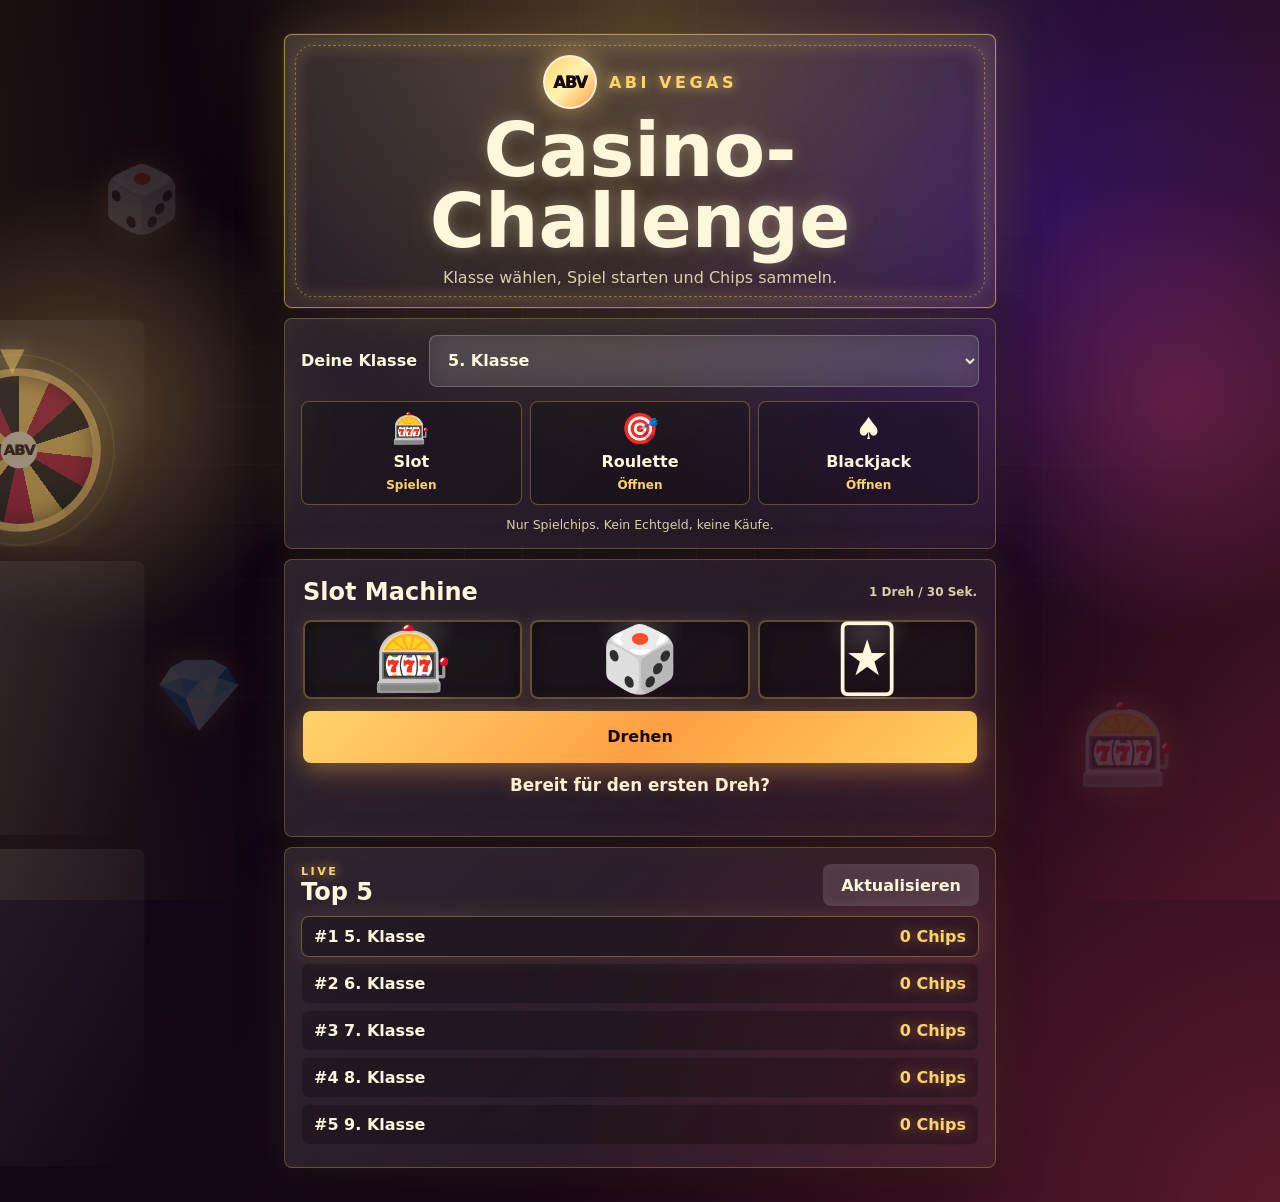
==== commit 63808d53: "Limit device tokens and lock class (index.html)" ====
--- a/index.html
+++ b/index.html
@@ -8,6 +8,7 @@
     <link rel="stylesheet" href="styles.css" />
     <link rel="stylesheet" href="abv-fix.css" />
     <link rel="stylesheet" href="home-games.css" />
+    <link rel="stylesheet" href="device-wallet.css" />
   </head>
   <body>
     <div class="vegas-bg" aria-hidden="true">
@@ -84,6 +85,8 @@
       </section>
     </main>
 
+    <script src="device-wallet.js"></script>
     <script src="slot-app.js"></script>
   </body>
 </html>
+
--- a/home-games.css
+++ b/home-games.css
@@ -1,80 +1,210 @@
-.game-menu {
-  position: relative;
-  z-index: 2;
-  margin: 18px 0;
-}
-
-.game-menu-head {
-  margin-bottom: 12px;
+.compact-app {
+  width: min(760px, 100%);
+  padding: 14px;
+}
+
+.compact-app .card {
+  margin: 10px 0;
+  border-radius: 8px;
+}
+
+.compact-app select,
+.compact-app button {
+  border-radius: 8px;
+}
+
+.compact-hero {
+  padding: 20px 16px;
+}
+
+.compact-hero .brand-row {
+  margin-bottom: 6px;
+}
+
+.compact-hero h1 {
+  font-size: clamp(2.35rem, 10vw, 4.7rem);
+}
+
+.compact-hero .subtitle {
+  margin: 10px 0 0;
+}
+
+.launchpad {
+  padding: 16px;
+}
+
+.setup-row {
+  display: grid;
+  grid-template-columns: auto minmax(170px, 1fr);
+  align-items: center;
+  gap: 12px;
+}
+
+.setup-row label {
+  margin: 0;
 }
 
 .game-menu-grid {
   display: grid;
-  grid-template-columns: repeat(2, minmax(0, 1fr));
-  gap: 12px;
+  grid-template-columns: repeat(3, minmax(0, 1fr));
+  gap: 8px;
+  margin-top: 14px;
 }
 
 .game-option {
   display: grid;
-  gap: 10px;
-  min-height: 168px;
+  place-items: center;
+  gap: 4px;
+  min-width: 0;
+  min-height: 104px;
+  padding: 10px 6px;
+  border: 1px solid rgba(255, 211, 106, 0.3);
+  border-radius: 8px;
+  color: var(--text);
+  background: rgba(0, 0, 0, 0.24);
+  text-align: center;
+  text-decoration: none;
+  transition: transform 160ms ease, border-color 160ms ease, background 160ms ease;
+}
+
+.game-option:hover,
+.game-option:focus-visible {
+  border-color: rgba(255, 211, 106, 0.78);
+  background: rgba(255, 211, 106, 0.1);
+  transform: translateY(-2px);
+  outline: none;
+}
+
+.game-icon {
+  font-size: 1.9rem;
+  line-height: 1;
+}
+
+.game-option strong {
+  min-width: 0;
+  font-size: clamp(0.82rem, 3.5vw, 1rem);
+  overflow-wrap: anywhere;
+}
+
+.game-action {
+  color: var(--gold);
+  font-size: 0.75rem;
+  font-weight: 900;
+}
+
+.play-note {
+  margin: 12px 0 0;
+  color: var(--muted);
+  font-size: 0.78rem;
+  text-align: center;
+}
+
+.compact-slot {
   padding: 18px;
-  border: 1px solid rgba(255, 211, 106, 0.26);
-  border-radius: 18px;
-  color: var(--text);
-  background: linear-gradient(135deg, rgba(255, 255, 255, 0.12), rgba(255, 255, 255, 0.055));
-  text-decoration: none;
-  box-shadow: 0 18px 44px rgba(0, 0, 0, 0.24);
-}
-
-.game-option-featured {
-  grid-column: 1 / -1;
-  min-height: 142px;
-  border-color: rgba(255, 211, 106, 0.58);
-  background: linear-gradient(135deg, rgba(255, 211, 106, 0.18), rgba(255, 79, 109, 0.11));
-}
-
-.game-option:hover {
-  border-color: rgba(255, 211, 106, 0.5);
-  transform: translateY(-2px);
-}
-
-.game-option h2 {
-  margin: 0;
-  font-size: 1.25rem;
-}
-
-.game-option p {
-  margin: 0;
+}
+
+.compact-slot .slot-machine {
+  gap: 8px;
+  margin: 14px 0 12px;
+}
+
+.compact-slot .reel {
+  min-height: 78px;
+  border-radius: 8px;
+  font-size: clamp(2.1rem, 12vw, 4rem);
+}
+
+.compact-slot .result {
+  margin: 12px 0 4px;
+  font-size: 1.05rem;
+}
+
+.compact-slot .hint {
+  min-height: 1.2em;
+  margin: 4px 0 0;
+  text-align: center;
+}
+
+.mini-label {
   color: var(--muted);
-  line-height: 1.35;
-}
-
-.game-tag {
-  width: max-content;
-  max-width: 100%;
-  padding: 6px 10px;
-  border-radius: 999px;
-  color: #18070b;
-  background: linear-gradient(135deg, var(--gold), #ff9f43);
-  font-size: 0.76rem;
-  font-weight: 950;
-}
-
-.game-action {
-  align-self: end;
-  color: var(--gold);
-  font-weight: 950;
-}
-
-@media (max-width: 720px) {
-  .game-menu-grid {
+  font-size: 0.75rem;
+  font-weight: 800;
+}
+
+.compact-ranking {
+  padding: 16px;
+}
+
+.compact-ranking .eyebrow {
+  font-size: 0.7rem;
+}
+
+.compact-ranking .ghost-button {
+  min-height: 42px;
+  border-radius: 8px;
+}
+
+.compact-ranking .leaderboard {
+  margin-top: 10px;
+}
+
+.compact-ranking .leaderboard li {
+  margin: 6px 0;
+  padding: 10px 12px;
+  border-radius: 8px;
+}
+
+@media (min-width: 760px) {
+  .compact-app {
+    padding: 24px;
+  }
+}
+
+@media (max-width: 460px) {
+  .compact-app {
+    padding: 8px;
+  }
+
+  .compact-app .card {
+    margin: 8px 0;
+  }
+
+  .compact-hero {
+    padding: 16px 12px;
+  }
+
+  .compact-hero .school-badge {
+    width: 46px;
+    height: 46px;
+  }
+
+  .setup-row {
     grid-template-columns: 1fr;
-  }
-
-  .game-option,
-  .game-option-featured {
-    min-height: 144px;
-    border-radius: 16px;
-  }
-}
+    gap: 7px;
+  }
+
+  .setup-row label {
+    font-size: 0.82rem;
+  }
+
+  .setup-row select {
+    min-height: 46px;
+  }
+
+  .game-option {
+    min-height: 92px;
+    padding: 8px 3px;
+  }
+
+  .game-icon {
+    font-size: 1.65rem;
+  }
+
+  .game-action {
+    font-size: 0.68rem;
+  }
+
+  .compact-ranking .leaderboard li {
+    font-size: 0.86rem;
+  }
+}
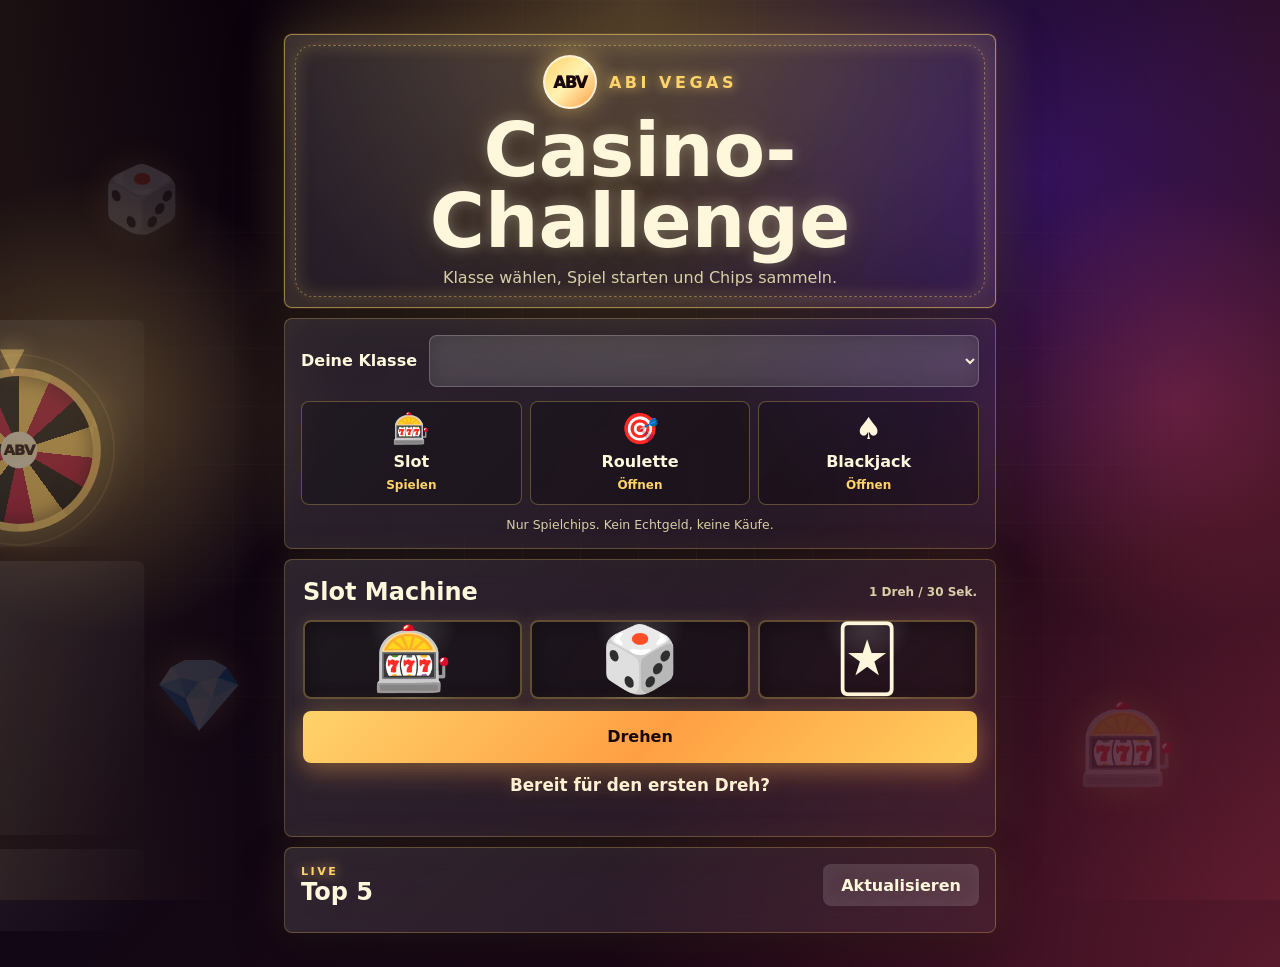
==== commit 0861dac9: "Restore live casino during event (index.html)" ====
--- a/index.html
+++ b/index.html
@@ -8,7 +8,6 @@
     <link rel="stylesheet" href="styles.css" />
     <link rel="stylesheet" href="abv-fix.css" />
     <link rel="stylesheet" href="home-games.css" />
-    <link rel="stylesheet" href="device-wallet.css" />
   </head>
   <body>
     <div class="vegas-bg" aria-hidden="true">
@@ -85,8 +84,6 @@
       </section>
     </main>
 
-    <script src="device-wallet.js"></script>
     <script src="slot-app.js"></script>
   </body>
 </html>
-
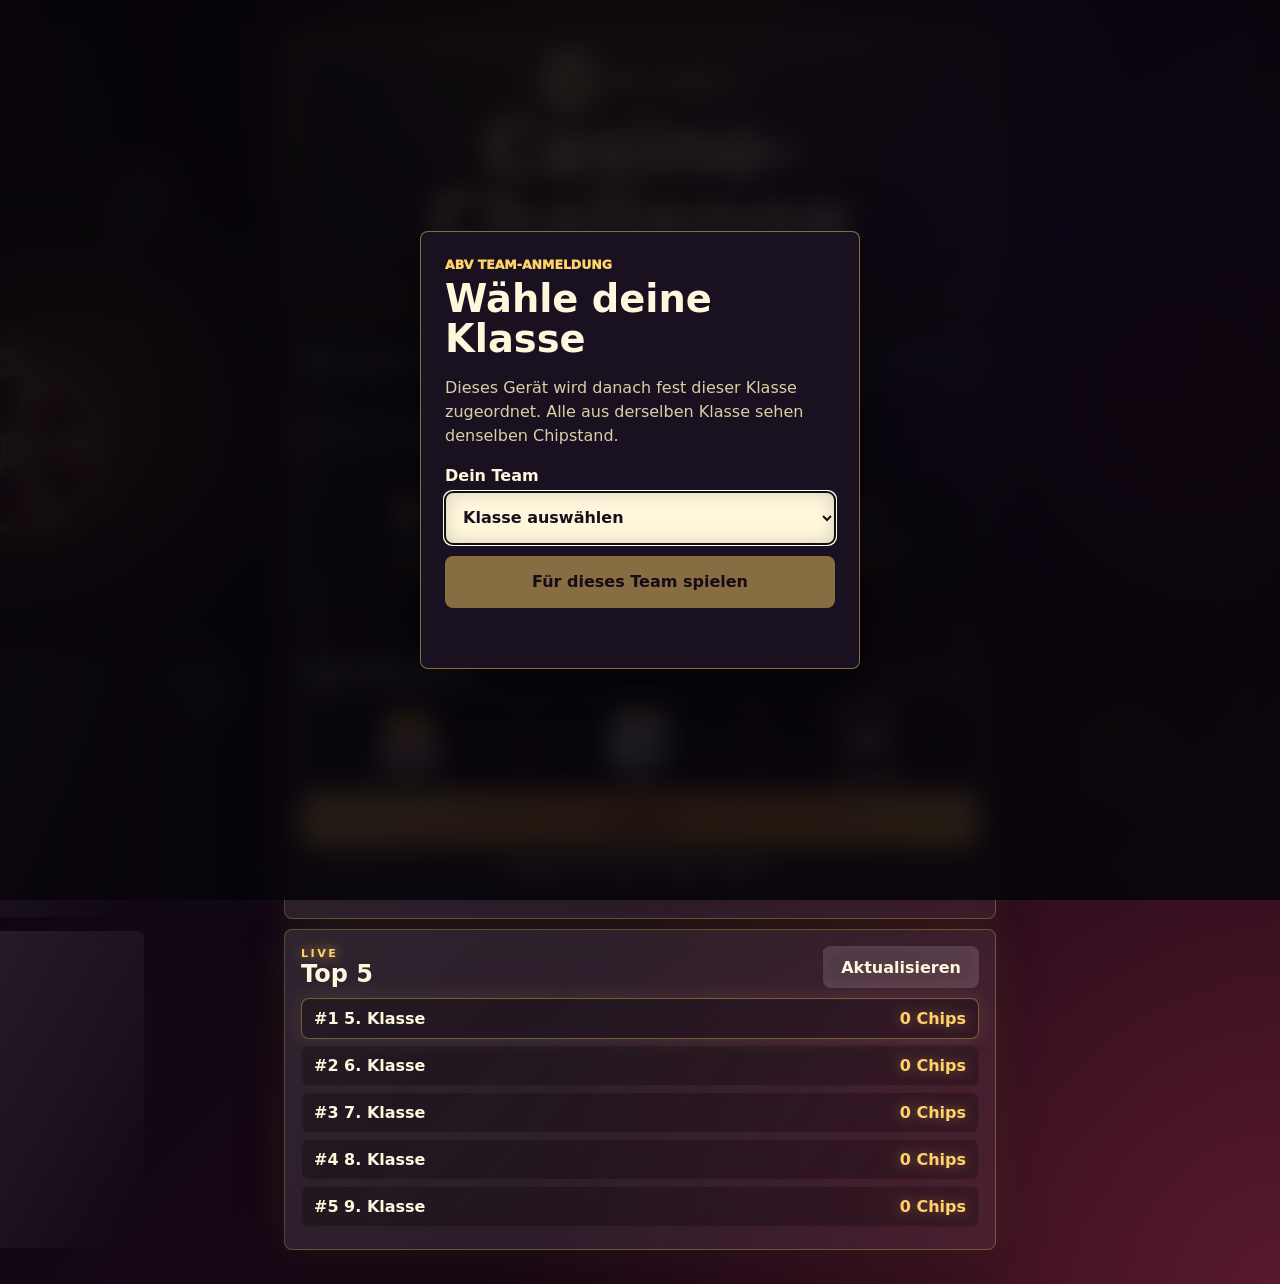
==== commit b2d38595: "Connect index.html to locked team sessions" ====
--- a/index.html
+++ b/index.html
@@ -8,6 +8,7 @@
     <link rel="stylesheet" href="styles.css" />
     <link rel="stylesheet" href="abv-fix.css" />
     <link rel="stylesheet" href="home-games.css" />
+      <link rel="stylesheet" href="team-session.css" />
   </head>
   <body>
     <div class="vegas-bg" aria-hidden="true">
@@ -85,5 +86,6 @@
     </main>
 
     <script src="slot-app.js"></script>
+      <script src="team-session.js"></script>
   </body>
 </html>
--- a/team-session.css
+++ b/team-session.css
@@ -0,0 +1,151 @@
+.team-session-open {
+  overflow: hidden;
+}
+
+.team-session-gate {
+  position: fixed;
+  inset: 0;
+  z-index: 10000;
+  display: grid;
+  place-items: center;
+  padding: 18px;
+  background: rgba(6, 4, 10, 0.88);
+  backdrop-filter: blur(12px);
+}
+
+.team-session-dialog {
+  width: min(440px, 100%);
+  padding: 24px;
+  color: #fff7dc;
+  background: #19111f;
+  border: 1px solid rgba(255, 211, 106, 0.48);
+  border-radius: 8px;
+  box-shadow: 0 24px 72px rgba(0, 0, 0, 0.55);
+}
+
+.team-session-dialog h2 {
+  margin: 4px 0 10px;
+  font-size: clamp(1.7rem, 8vw, 2.4rem);
+  line-height: 1.05;
+}
+
+.team-session-dialog p {
+  color: #d9cfa8;
+  line-height: 1.5;
+}
+
+.team-session-dialog label {
+  display: block;
+  margin: 18px 0 7px;
+  font-weight: 900;
+}
+
+.team-session-dialog select,
+.team-session-confirm {
+  width: 100%;
+  min-height: 52px;
+  border: 0;
+  border-radius: 8px;
+  font: inherit;
+  font-weight: 850;
+}
+
+.team-session-dialog select {
+  padding: 0 14px;
+  color: #171219;
+  background: #fff7dc;
+}
+
+.team-session-confirm {
+  margin-top: 12px;
+  color: #18070b;
+  background: #ffd36a;
+  cursor: pointer;
+}
+
+.team-session-confirm:disabled {
+  opacity: 0.48;
+  cursor: not-allowed;
+}
+
+.team-session-kicker {
+  margin: 0;
+  color: #ffd36a !important;
+  font-size: 0.78rem;
+  font-weight: 950;
+  text-transform: uppercase;
+}
+
+.team-session-feedback {
+  min-height: 24px;
+  margin: 12px 0 0 !important;
+  color: #ffd36a !important;
+  font-weight: 800;
+}
+
+.team-session-status {
+  display: flex;
+  align-items: center;
+  justify-content: space-between;
+  gap: 14px;
+  margin-top: 10px;
+  padding: 11px 12px;
+  color: #fff7dc;
+  background: rgba(0, 0, 0, 0.28);
+  border-left: 4px solid #ffd36a;
+  border-radius: 6px;
+}
+
+.team-session-status span {
+  min-width: 0;
+}
+
+.team-session-status strong,
+.team-session-status small {
+  display: block;
+}
+
+.team-session-status small {
+  margin-top: 2px;
+  color: #d9cfa8;
+  line-height: 1.3;
+}
+
+.team-session-status b {
+  flex: 0 0 auto;
+  color: #ffd36a;
+  white-space: nowrap;
+}
+
+.team-session-status.is-error {
+  border-left-color: #ff617b;
+}
+
+.team-session-status.is-error small {
+  color: #ffb3bf;
+}
+
+.team-session-floating {
+  position: fixed;
+  z-index: 1000;
+  right: 12px;
+  bottom: 12px;
+  width: min(390px, calc(100vw - 24px));
+  margin: 0;
+  box-shadow: 0 12px 36px rgba(0, 0, 0, 0.44);
+}
+
+@media (max-width: 560px) {
+  .team-session-dialog {
+    padding: 20px;
+  }
+
+  .team-session-status {
+    align-items: flex-start;
+    flex-direction: column;
+  }
+
+  .team-session-status b {
+    white-space: normal;
+  }
+}
